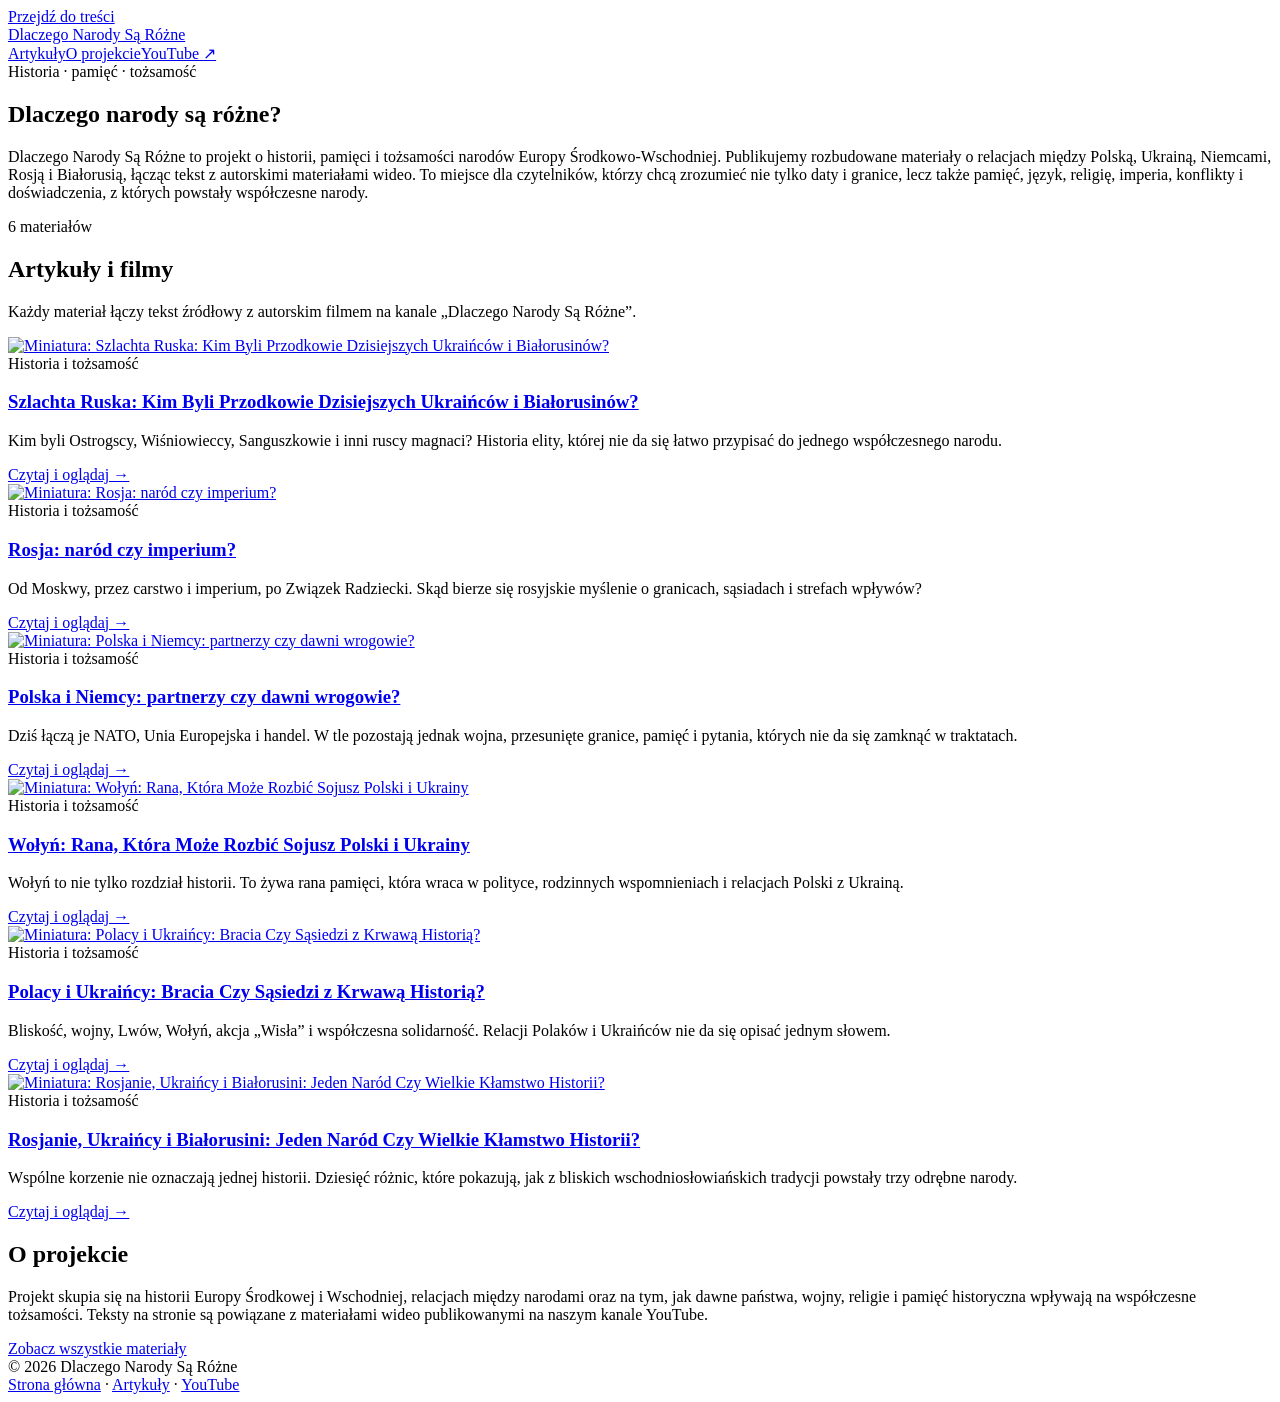
==== index.html @ f49c6fb8 "Add files via upload" ====
<!doctype html><html lang="pl"><head><meta charset="utf-8">
<meta name="viewport" content="width=device-width,initial-scale=1">
<title>Dlaczego Narody Są Różne — historia, narody i tożsamość</title>
<meta name="description" content="Dlaczego Narody Są Różne to projekt o historii, pamięci i tożsamości narodów Europy Środkowo-Wschodniej. Publikujemy rozbudowane materiały o relacjach między Polską, Ukrainą, Niemcami, Rosją i Białorusią, łącząc tekst z autorskimi materiałami wideo.">
<meta name="robots" content="index,follow,max-image-preview:large,max-video-preview:-1,max-snippet:-1">
<link rel="canonical" href="/">
<link rel="icon" href="/assets/favicon.svg" type="image/svg+xml">
<link rel="stylesheet" href="/assets/site.css">
<meta property="og:locale" content="pl_PL">
<meta property="og:type" content="website">
<meta property="og:site_name" content="Dlaczego Narody Są Różne">
<meta property="og:title" content="Dlaczego Narody Są Różne — historia, narody i tożsamość">
<meta property="og:description" content="Dlaczego Narody Są Różne to projekt o historii, pamięci i tożsamości narodów Europy Środkowo-Wschodniej. Publikujemy rozbudowane materiały o relacjach między Polską, Ukrainą, Niemcami, Rosją i Białorusią, łącząc tekst z autorskimi materiałami wideo.">
<meta property="og:image" content="/assets/images/szlachta-ruska.webp">
<meta name="twitter:card" content="summary_large_image">
<meta name="twitter:title" content="Dlaczego Narody Są Różne — historia, narody i tożsamość">
<meta name="twitter:description" content="Dlaczego Narody Są Różne to projekt o historii, pamięci i tożsamości narodów Europy Środkowo-Wschodniej. Publikujemy rozbudowane materiały o relacjach między Polską, Ukrainą, Niemcami, Rosją i Białorusią, łącząc tekst z autorskimi materiałami wideo.">
<meta name="twitter:image" content="/assets/images/szlachta-ruska.webp"><script type="application/ld+json">{"@context":"https://schema.org","@graph":[{"@type":"WebSite","name":"Dlaczego Narody Są Różne","url":"/","inLanguage":"pl-PL","description":"Dlaczego Narody Są Różne to projekt o historii, pamięci i tożsamości narodów Europy Środkowo-Wschodniej. Publikujemy rozbudowane materiały o relacjach między Polską, Ukrainą, Niemcami, Rosją i Białorusią, łącząc tekst z autorskimi materiałami wideo."},{"@type":"CollectionPage","name":"Dlaczego Narody Są Różne","url":"/","description":"Dlaczego Narody Są Różne to projekt o historii, pamięci i tożsamości narodów Europy Środkowo-Wschodniej. Publikujemy rozbudowane materiały o relacjach między Polską, Ukrainą, Niemcami, Rosją i Białorusią, łącząc tekst z autorskimi materiałami wideo.","inLanguage":"pl-PL","hasPart":[{"@type":"Article","headline":"Szlachta Ruska: Kim Byli Przodkowie Dzisiejszych Ukraińców i Białorusinów?","url":"/artykuly/szlachta-ruska/"},{"@type":"Article","headline":"Rosja: naród czy imperium?","url":"/artykuly/rosja-narod-czy-imperium/"},{"@type":"Article","headline":"Polska i Niemcy: partnerzy czy dawni wrogowie?","url":"/artykuly/polska-i-niemcy/"},{"@type":"Article","headline":"Wołyń: Rana, Która Może Rozbić Sojusz Polski i Ukrainy","url":"/artykuly/wolyn-rana-sojusz-polski-i-ukrainy/"},{"@type":"Article","headline":"Polacy i Ukraińcy: Bracia Czy Sąsiedzi z Krwawą Historią?","url":"/artykuly/polacy-i-ukraincy/"},{"@type":"Article","headline":"Rosjanie, Ukraińcy i Białorusini: Jeden Naród Czy Wielkie Kłamstwo Historii?","url":"/artykuly/rosjanie-ukraincy-bialorusini/"}]}]}</script></head><body><a class="skip" href="#main">Przejdź do treści</a>
<header class="site-header"><div class="wrap header-inner">
<a class="brand" href="/"><span>Dlaczego</span> Narody Są Różne</a>
<nav class="nav" aria-label="Główna nawigacja"><a href="/#artykuly">Artykuły</a><a href="/#o-projekcie">O projekcie</a><a href="https://www.youtube.com/channel/UCNSJ1tOxxAgbEjmFRdMLGkQ" target="_blank" rel="noopener external">YouTube ↗</a></nav>
</div></header>
<main id="main">
<section class="hero"><div class="wrap"><div class="eyebrow">Historia · pamięć · tożsamość</div><h1>Dlaczego narody są różne?</h1><p>Dlaczego Narody Są Różne to projekt o historii, pamięci i tożsamości narodów Europy Środkowo-Wschodniej. Publikujemy rozbudowane materiały o relacjach między Polską, Ukrainą, Niemcami, Rosją i Białorusią, łącząc tekst z autorskimi materiałami wideo. To miejsce dla czytelników, którzy chcą zrozumieć nie tylko daty i granice, lecz także pamięć, język, religię, imperia, konflikty i doświadczenia, z których powstały współczesne narody.</p><div class="hero-rule"></div></div></section>
<section class="section" id="artykuly"><div class="wrap"><div class="section-head"><div><div class="eyebrow">6 materiałów</div><h2>Artykuły i filmy</h2></div><p>Każdy materiał łączy tekst źródłowy z autorskim filmem na kanale „Dlaczego Narody Są Różne”.</p></div><div class="cards"><article class="card">
<a class="card-media" href="/artykuly/szlachta-ruska/" aria-label="Szlachta Ruska: Kim Byli Przodkowie Dzisiejszych Ukraińców i Białorusinów?">
<img src="/assets/images/szlachta-ruska-960.webp" alt="Miniatura: Szlachta Ruska: Kim Byli Przodkowie Dzisiejszych Ukraińców i Białorusinów?" width="960" height="540" loading="lazy" decoding="async">
</a><div class="card-body"><div class="card-kicker">Historia i tożsamość</div><h3><a href="/artykuly/szlachta-ruska/">Szlachta Ruska: Kim Byli Przodkowie Dzisiejszych Ukraińców i Białorusinów?</a></h3><p>Kim byli Ostrogscy, Wiśniowieccy, Sanguszkowie i inni ruscy magnaci? Historia elity, której nie da się łatwo przypisać do jednego współczesnego narodu.</p><a class="card-link" href="/artykuly/szlachta-ruska/">Czytaj i oglądaj →</a></div></article><article class="card">
<a class="card-media" href="/artykuly/rosja-narod-czy-imperium/" aria-label="Rosja: naród czy imperium?">
<img src="/assets/images/rosja-narod-czy-imperium-960.webp" alt="Miniatura: Rosja: naród czy imperium?" width="960" height="540" loading="lazy" decoding="async">
</a><div class="card-body"><div class="card-kicker">Historia i tożsamość</div><h3><a href="/artykuly/rosja-narod-czy-imperium/">Rosja: naród czy imperium?</a></h3><p>Od Moskwy, przez carstwo i imperium, po Związek Radziecki. Skąd bierze się rosyjskie myślenie o granicach, sąsiadach i strefach wpływów?</p><a class="card-link" href="/artykuly/rosja-narod-czy-imperium/">Czytaj i oglądaj →</a></div></article><article class="card">
<a class="card-media" href="/artykuly/polska-i-niemcy/" aria-label="Polska i Niemcy: partnerzy czy dawni wrogowie?">
<img src="/assets/images/polska-i-niemcy-960.webp" alt="Miniatura: Polska i Niemcy: partnerzy czy dawni wrogowie?" width="960" height="540" loading="lazy" decoding="async">
</a><div class="card-body"><div class="card-kicker">Historia i tożsamość</div><h3><a href="/artykuly/polska-i-niemcy/">Polska i Niemcy: partnerzy czy dawni wrogowie?</a></h3><p>Dziś łączą je NATO, Unia Europejska i handel. W tle pozostają jednak wojna, przesunięte granice, pamięć i pytania, których nie da się zamknąć w traktatach.</p><a class="card-link" href="/artykuly/polska-i-niemcy/">Czytaj i oglądaj →</a></div></article><article class="card">
<a class="card-media" href="/artykuly/wolyn-rana-sojusz-polski-i-ukrainy/" aria-label="Wołyń: Rana, Która Może Rozbić Sojusz Polski i Ukrainy">
<img src="/assets/images/wolyn-rana-sojusz-polski-i-ukrainy-960.webp" alt="Miniatura: Wołyń: Rana, Która Może Rozbić Sojusz Polski i Ukrainy" width="960" height="540" loading="lazy" decoding="async">
</a><div class="card-body"><div class="card-kicker">Historia i tożsamość</div><h3><a href="/artykuly/wolyn-rana-sojusz-polski-i-ukrainy/">Wołyń: Rana, Która Może Rozbić Sojusz Polski i Ukrainy</a></h3><p>Wołyń to nie tylko rozdział historii. To żywa rana pamięci, która wraca w polityce, rodzinnych wspomnieniach i relacjach Polski z Ukrainą.</p><a class="card-link" href="/artykuly/wolyn-rana-sojusz-polski-i-ukrainy/">Czytaj i oglądaj →</a></div></article><article class="card">
<a class="card-media" href="/artykuly/polacy-i-ukraincy/" aria-label="Polacy i Ukraińcy: Bracia Czy Sąsiedzi z Krwawą Historią?">
<img src="/assets/images/polacy-i-ukraincy-960.webp" alt="Miniatura: Polacy i Ukraińcy: Bracia Czy Sąsiedzi z Krwawą Historią?" width="960" height="540" loading="lazy" decoding="async">
</a><div class="card-body"><div class="card-kicker">Historia i tożsamość</div><h3><a href="/artykuly/polacy-i-ukraincy/">Polacy i Ukraińcy: Bracia Czy Sąsiedzi z Krwawą Historią?</a></h3><p>Bliskość, wojny, Lwów, Wołyń, akcja „Wisła” i współczesna solidarność. Relacji Polaków i Ukraińców nie da się opisać jednym słowem.</p><a class="card-link" href="/artykuly/polacy-i-ukraincy/">Czytaj i oglądaj →</a></div></article><article class="card">
<a class="card-media" href="/artykuly/rosjanie-ukraincy-bialorusini/" aria-label="Rosjanie, Ukraińcy i Białorusini: Jeden Naród Czy Wielkie Kłamstwo Historii?">
<img src="/assets/images/rosjanie-ukraincy-bialorusini-960.webp" alt="Miniatura: Rosjanie, Ukraińcy i Białorusini: Jeden Naród Czy Wielkie Kłamstwo Historii?" width="960" height="540" loading="lazy" decoding="async">
</a><div class="card-body"><div class="card-kicker">Historia i tożsamość</div><h3><a href="/artykuly/rosjanie-ukraincy-bialorusini/">Rosjanie, Ukraińcy i Białorusini: Jeden Naród Czy Wielkie Kłamstwo Historii?</a></h3><p>Wspólne korzenie nie oznaczają jednej historii. Dziesięć różnic, które pokazują, jak z bliskich wschodniosłowiańskich tradycji powstały trzy odrębne narody.</p><a class="card-link" href="/artykuly/rosjanie-ukraincy-bialorusini/">Czytaj i oglądaj →</a></div></article></div></div></section>
<section id="o-projekcie" class="about-strip"><div><h2>O projekcie</h2><p>Projekt skupia się na historii Europy Środkowej i Wschodniej, relacjach między narodami oraz na tym, jak dawne państwa, wojny, religie i pamięć historyczna wpływają na współczesne tożsamości. Teksty na stronie są powiązane z materiałami wideo publikowanymi na naszym kanale YouTube.</p></div><a href="#artykuly">Zobacz wszystkie materiały</a></section>
</main><footer class="site-footer"><div class="wrap footer-inner"><div>© 2026 Dlaczego Narody Są Różne</div><div><a href="/">Strona główna</a> · <a href="/#artykuly">Artykuły</a> · <a href="https://www.youtube.com/channel/UCNSJ1tOxxAgbEjmFRdMLGkQ" target="_blank" rel="noopener external">YouTube</a></div></div></footer></body></html>
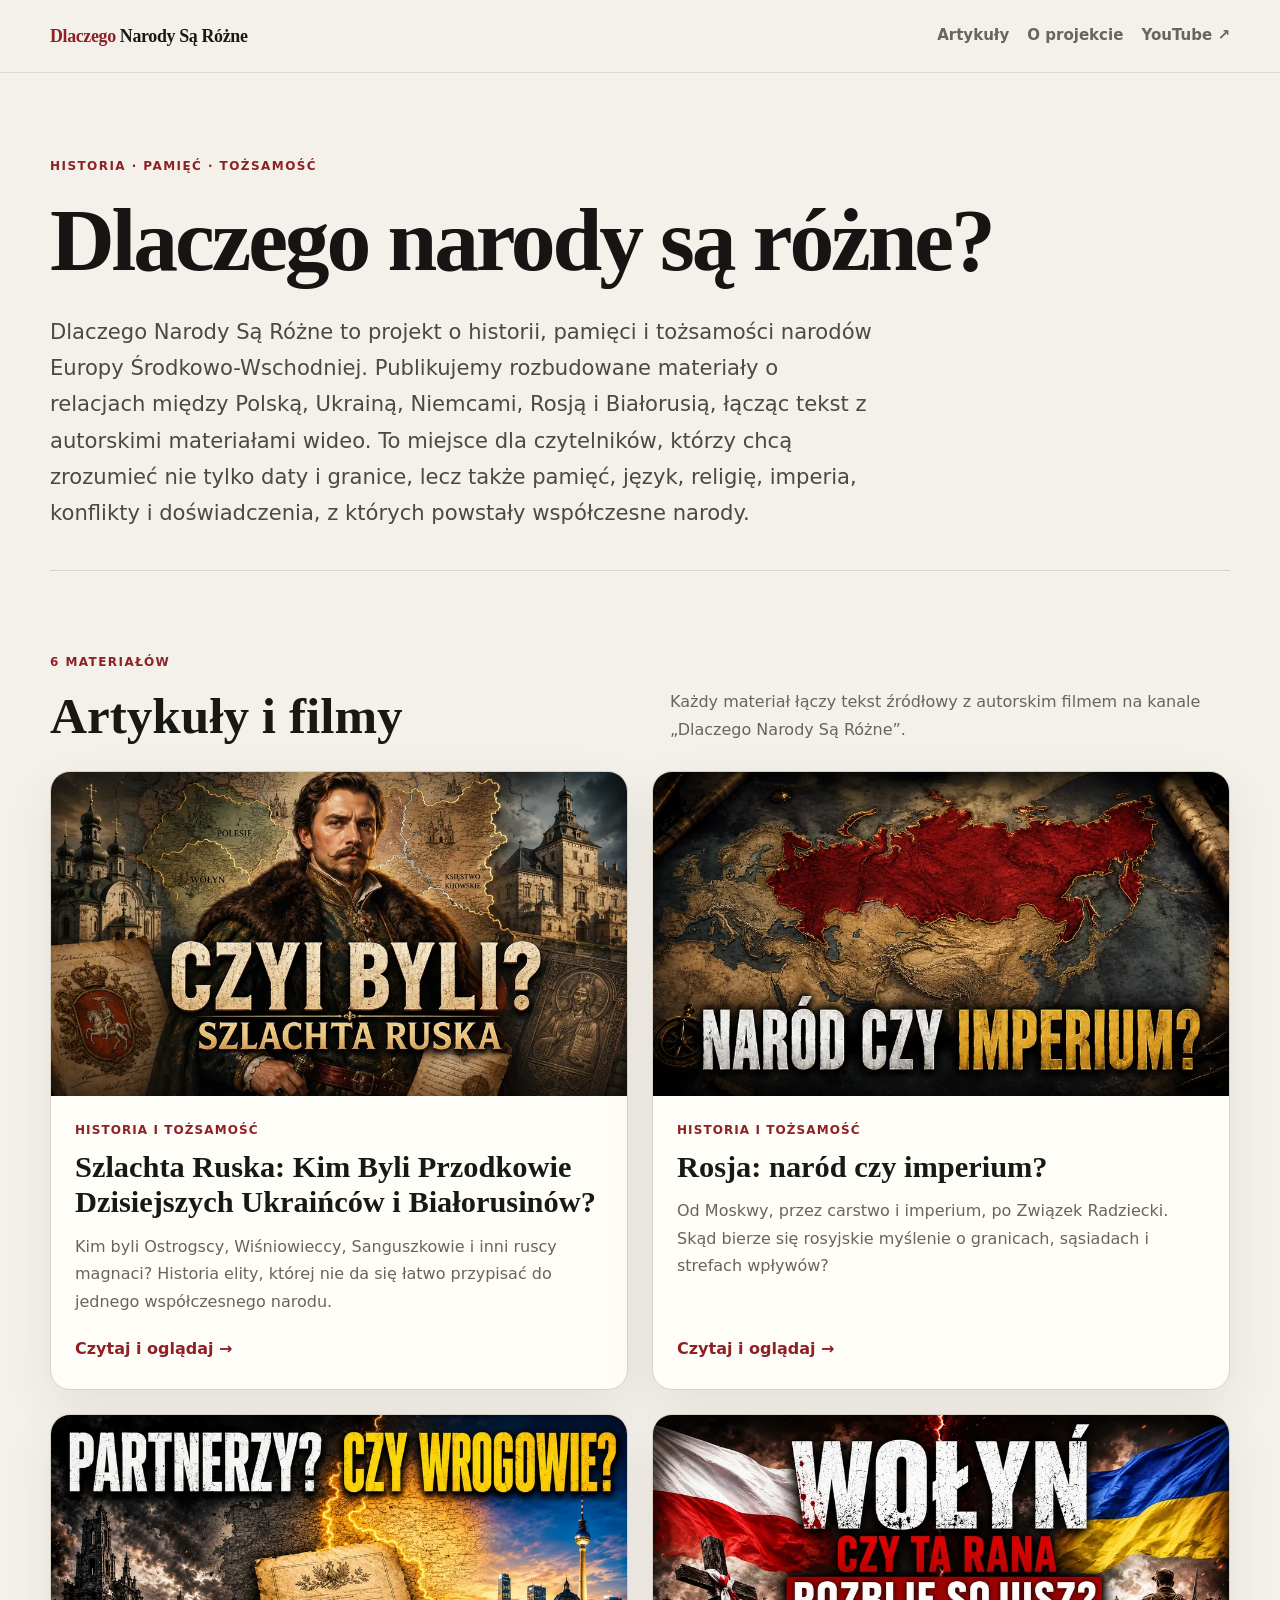
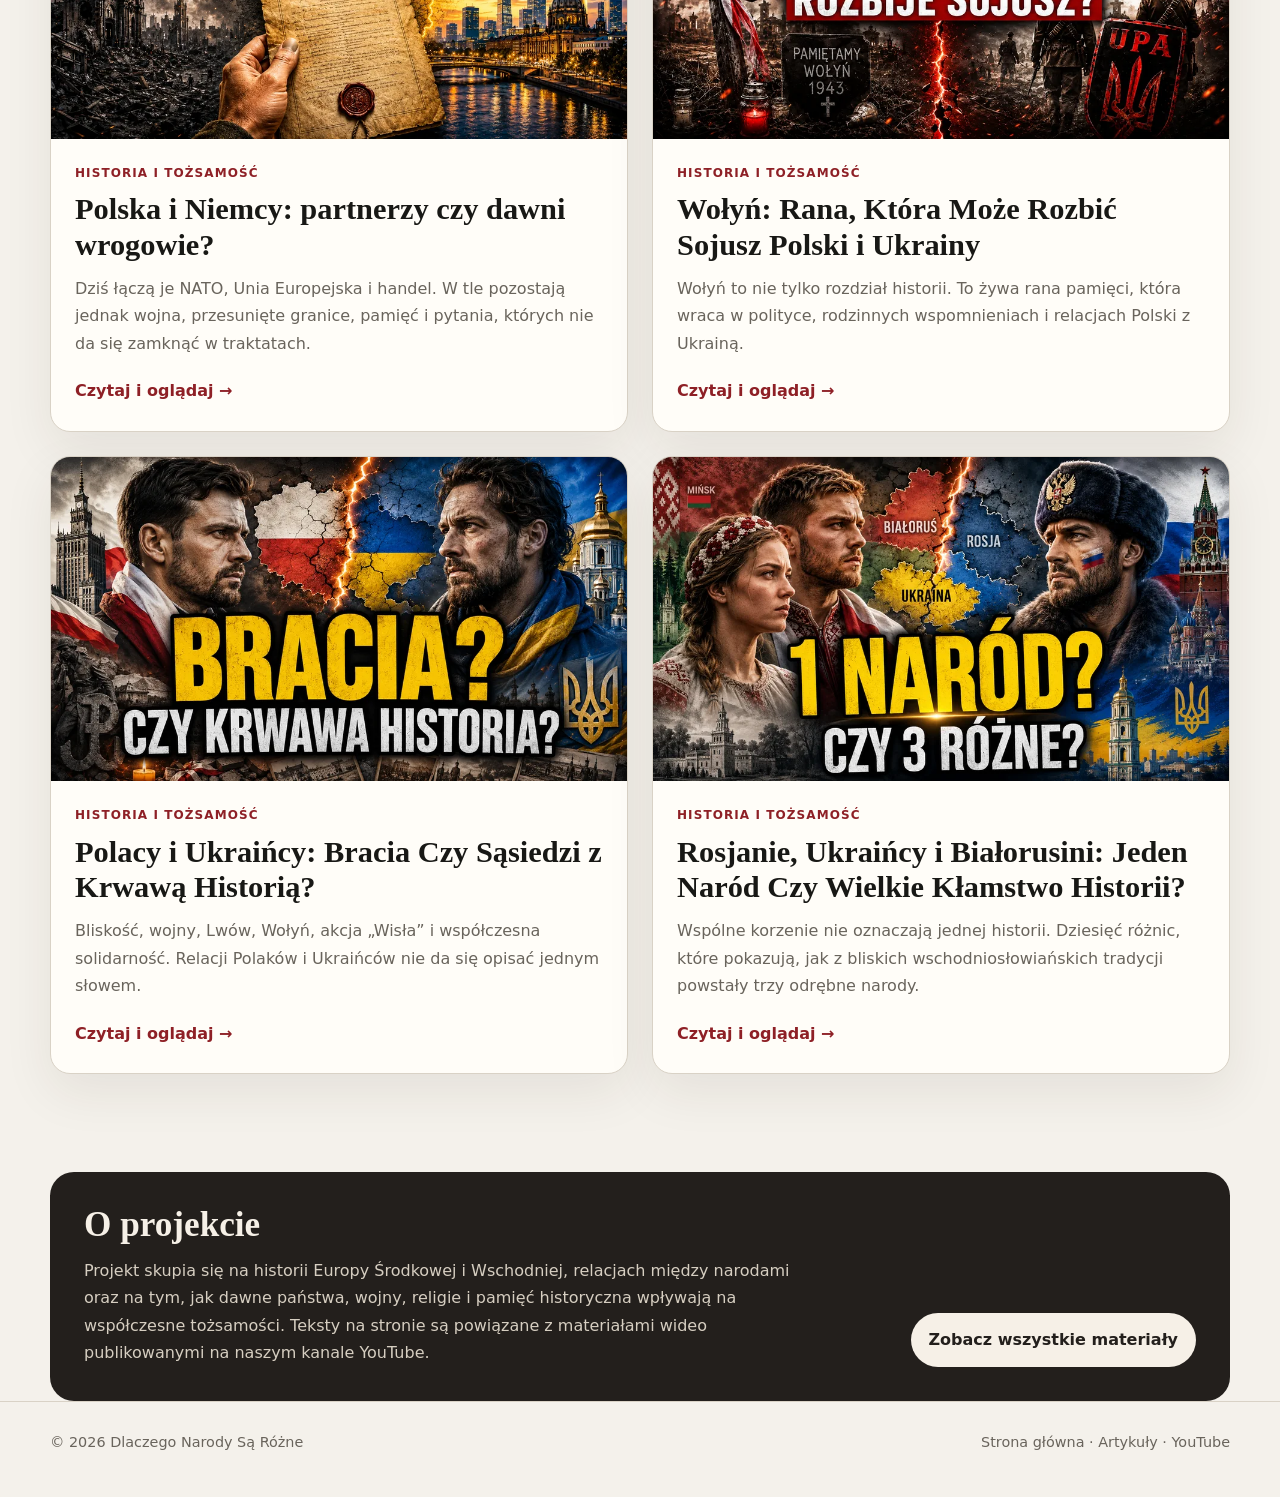
==== commit ee66e127: "Add files via upload" ====
--- a/index.html
+++ b/index.html
@@ -4,18 +4,18 @@
 <meta name="description" content="Dlaczego Narody Są Różne to projekt o historii, pamięci i tożsamości narodów Europy Środkowo-Wschodniej. Publikujemy rozbudowane materiały o relacjach między Polską, Ukrainą, Niemcami, Rosją i Białorusią, łącząc tekst z autorskimi materiałami wideo.">
 <meta name="robots" content="index,follow,max-image-preview:large,max-video-preview:-1,max-snippet:-1">
 <link rel="canonical" href="/">
-<link rel="icon" href="/assets/favicon.svg" type="image/svg+xml">
-<link rel="stylesheet" href="/assets/site.css">
+<link rel="icon" href="/assets-favicon.svg" type="image/svg+xml">
+<link rel="stylesheet" href="/assets-site.css">
 <meta property="og:locale" content="pl_PL">
 <meta property="og:type" content="website">
 <meta property="og:site_name" content="Dlaczego Narody Są Różne">
 <meta property="og:title" content="Dlaczego Narody Są Różne — historia, narody i tożsamość">
 <meta property="og:description" content="Dlaczego Narody Są Różne to projekt o historii, pamięci i tożsamości narodów Europy Środkowo-Wschodniej. Publikujemy rozbudowane materiały o relacjach między Polską, Ukrainą, Niemcami, Rosją i Białorusią, łącząc tekst z autorskimi materiałami wideo.">
-<meta property="og:image" content="/assets/images/szlachta-ruska.webp">
+<meta property="og:image" content="/assets-images-szlachta-ruska.webp">
 <meta name="twitter:card" content="summary_large_image">
 <meta name="twitter:title" content="Dlaczego Narody Są Różne — historia, narody i tożsamość">
 <meta name="twitter:description" content="Dlaczego Narody Są Różne to projekt o historii, pamięci i tożsamości narodów Europy Środkowo-Wschodniej. Publikujemy rozbudowane materiały o relacjach między Polską, Ukrainą, Niemcami, Rosją i Białorusią, łącząc tekst z autorskimi materiałami wideo.">
-<meta name="twitter:image" content="/assets/images/szlachta-ruska.webp"><script type="application/ld+json">{"@context":"https://schema.org","@graph":[{"@type":"WebSite","name":"Dlaczego Narody Są Różne","url":"/","inLanguage":"pl-PL","description":"Dlaczego Narody Są Różne to projekt o historii, pamięci i tożsamości narodów Europy Środkowo-Wschodniej. Publikujemy rozbudowane materiały o relacjach między Polską, Ukrainą, Niemcami, Rosją i Białorusią, łącząc tekst z autorskimi materiałami wideo."},{"@type":"CollectionPage","name":"Dlaczego Narody Są Różne","url":"/","description":"Dlaczego Narody Są Różne to projekt o historii, pamięci i tożsamości narodów Europy Środkowo-Wschodniej. Publikujemy rozbudowane materiały o relacjach między Polską, Ukrainą, Niemcami, Rosją i Białorusią, łącząc tekst z autorskimi materiałami wideo.","inLanguage":"pl-PL","hasPart":[{"@type":"Article","headline":"Szlachta Ruska: Kim Byli Przodkowie Dzisiejszych Ukraińców i Białorusinów?","url":"/artykuly/szlachta-ruska/"},{"@type":"Article","headline":"Rosja: naród czy imperium?","url":"/artykuly/rosja-narod-czy-imperium/"},{"@type":"Article","headline":"Polska i Niemcy: partnerzy czy dawni wrogowie?","url":"/artykuly/polska-i-niemcy/"},{"@type":"Article","headline":"Wołyń: Rana, Która Może Rozbić Sojusz Polski i Ukrainy","url":"/artykuly/wolyn-rana-sojusz-polski-i-ukrainy/"},{"@type":"Article","headline":"Polacy i Ukraińcy: Bracia Czy Sąsiedzi z Krwawą Historią?","url":"/artykuly/polacy-i-ukraincy/"},{"@type":"Article","headline":"Rosjanie, Ukraińcy i Białorusini: Jeden Naród Czy Wielkie Kłamstwo Historii?","url":"/artykuly/rosjanie-ukraincy-bialorusini/"}]}]}</script></head><body><a class="skip" href="#main">Przejdź do treści</a>
+<meta name="twitter:image" content="/assets-images-szlachta-ruska.webp"><script type="application/ld+json">{"@context":"https://schema.org","@graph":[{"@type":"WebSite","name":"Dlaczego Narody Są Różne","url":"/","inLanguage":"pl-PL","description":"Dlaczego Narody Są Różne to projekt o historii, pamięci i tożsamości narodów Europy Środkowo-Wschodniej. Publikujemy rozbudowane materiały o relacjach między Polską, Ukrainą, Niemcami, Rosją i Białorusią, łącząc tekst z autorskimi materiałami wideo."},{"@type":"CollectionPage","name":"Dlaczego Narody Są Różne","url":"/","description":"Dlaczego Narody Są Różne to projekt o historii, pamięci i tożsamości narodów Europy Środkowo-Wschodniej. Publikujemy rozbudowane materiały o relacjach między Polską, Ukrainą, Niemcami, Rosją i Białorusią, łącząc tekst z autorskimi materiałami wideo.","inLanguage":"pl-PL","hasPart":[{"@type":"Article","headline":"Szlachta Ruska: Kim Byli Przodkowie Dzisiejszych Ukraińców i Białorusinów?","url":"/szlachta-ruska"},{"@type":"Article","headline":"Rosja: naród czy imperium?","url":"/rosja-narod-czy-imperium"},{"@type":"Article","headline":"Polska i Niemcy: partnerzy czy dawni wrogowie?","url":"/polska-i-niemcy"},{"@type":"Article","headline":"Wołyń: Rana, Która Może Rozbić Sojusz Polski i Ukrainy","url":"/wolyn-rana-sojusz-polski-i-ukrainy"},{"@type":"Article","headline":"Polacy i Ukraińcy: Bracia Czy Sąsiedzi z Krwawą Historią?","url":"/polacy-i-ukraincy"},{"@type":"Article","headline":"Rosjanie, Ukraińcy i Białorusini: Jeden Naród Czy Wielkie Kłamstwo Historii?","url":"/rosjanie-ukraincy-bialorusini"}]}]}</script></head><body><a class="skip" href="#main">Przejdź do treści</a>
 <header class="site-header"><div class="wrap header-inner">
 <a class="brand" href="/"><span>Dlaczego</span> Narody Są Różne</a>
 <nav class="nav" aria-label="Główna nawigacja"><a href="/#artykuly">Artykuły</a><a href="/#o-projekcie">O projekcie</a><a href="https://www.youtube.com/channel/UCNSJ1tOxxAgbEjmFRdMLGkQ" target="_blank" rel="noopener external">YouTube ↗</a></nav>
@@ -23,23 +23,23 @@
 <main id="main">
 <section class="hero"><div class="wrap"><div class="eyebrow">Historia · pamięć · tożsamość</div><h1>Dlaczego narody są różne?</h1><p>Dlaczego Narody Są Różne to projekt o historii, pamięci i tożsamości narodów Europy Środkowo-Wschodniej. Publikujemy rozbudowane materiały o relacjach między Polską, Ukrainą, Niemcami, Rosją i Białorusią, łącząc tekst z autorskimi materiałami wideo. To miejsce dla czytelników, którzy chcą zrozumieć nie tylko daty i granice, lecz także pamięć, język, religię, imperia, konflikty i doświadczenia, z których powstały współczesne narody.</p><div class="hero-rule"></div></div></section>
 <section class="section" id="artykuly"><div class="wrap"><div class="section-head"><div><div class="eyebrow">6 materiałów</div><h2>Artykuły i filmy</h2></div><p>Każdy materiał łączy tekst źródłowy z autorskim filmem na kanale „Dlaczego Narody Są Różne”.</p></div><div class="cards"><article class="card">
-<a class="card-media" href="/artykuly/szlachta-ruska/" aria-label="Szlachta Ruska: Kim Byli Przodkowie Dzisiejszych Ukraińców i Białorusinów?">
-<img src="/assets/images/szlachta-ruska-960.webp" alt="Miniatura: Szlachta Ruska: Kim Byli Przodkowie Dzisiejszych Ukraińców i Białorusinów?" width="960" height="540" loading="lazy" decoding="async">
-</a><div class="card-body"><div class="card-kicker">Historia i tożsamość</div><h3><a href="/artykuly/szlachta-ruska/">Szlachta Ruska: Kim Byli Przodkowie Dzisiejszych Ukraińców i Białorusinów?</a></h3><p>Kim byli Ostrogscy, Wiśniowieccy, Sanguszkowie i inni ruscy magnaci? Historia elity, której nie da się łatwo przypisać do jednego współczesnego narodu.</p><a class="card-link" href="/artykuly/szlachta-ruska/">Czytaj i oglądaj →</a></div></article><article class="card">
-<a class="card-media" href="/artykuly/rosja-narod-czy-imperium/" aria-label="Rosja: naród czy imperium?">
-<img src="/assets/images/rosja-narod-czy-imperium-960.webp" alt="Miniatura: Rosja: naród czy imperium?" width="960" height="540" loading="lazy" decoding="async">
-</a><div class="card-body"><div class="card-kicker">Historia i tożsamość</div><h3><a href="/artykuly/rosja-narod-czy-imperium/">Rosja: naród czy imperium?</a></h3><p>Od Moskwy, przez carstwo i imperium, po Związek Radziecki. Skąd bierze się rosyjskie myślenie o granicach, sąsiadach i strefach wpływów?</p><a class="card-link" href="/artykuly/rosja-narod-czy-imperium/">Czytaj i oglądaj →</a></div></article><article class="card">
-<a class="card-media" href="/artykuly/polska-i-niemcy/" aria-label="Polska i Niemcy: partnerzy czy dawni wrogowie?">
-<img src="/assets/images/polska-i-niemcy-960.webp" alt="Miniatura: Polska i Niemcy: partnerzy czy dawni wrogowie?" width="960" height="540" loading="lazy" decoding="async">
-</a><div class="card-body"><div class="card-kicker">Historia i tożsamość</div><h3><a href="/artykuly/polska-i-niemcy/">Polska i Niemcy: partnerzy czy dawni wrogowie?</a></h3><p>Dziś łączą je NATO, Unia Europejska i handel. W tle pozostają jednak wojna, przesunięte granice, pamięć i pytania, których nie da się zamknąć w traktatach.</p><a class="card-link" href="/artykuly/polska-i-niemcy/">Czytaj i oglądaj →</a></div></article><article class="card">
-<a class="card-media" href="/artykuly/wolyn-rana-sojusz-polski-i-ukrainy/" aria-label="Wołyń: Rana, Która Może Rozbić Sojusz Polski i Ukrainy">
-<img src="/assets/images/wolyn-rana-sojusz-polski-i-ukrainy-960.webp" alt="Miniatura: Wołyń: Rana, Która Może Rozbić Sojusz Polski i Ukrainy" width="960" height="540" loading="lazy" decoding="async">
-</a><div class="card-body"><div class="card-kicker">Historia i tożsamość</div><h3><a href="/artykuly/wolyn-rana-sojusz-polski-i-ukrainy/">Wołyń: Rana, Która Może Rozbić Sojusz Polski i Ukrainy</a></h3><p>Wołyń to nie tylko rozdział historii. To żywa rana pamięci, która wraca w polityce, rodzinnych wspomnieniach i relacjach Polski z Ukrainą.</p><a class="card-link" href="/artykuly/wolyn-rana-sojusz-polski-i-ukrainy/">Czytaj i oglądaj →</a></div></article><article class="card">
-<a class="card-media" href="/artykuly/polacy-i-ukraincy/" aria-label="Polacy i Ukraińcy: Bracia Czy Sąsiedzi z Krwawą Historią?">
-<img src="/assets/images/polacy-i-ukraincy-960.webp" alt="Miniatura: Polacy i Ukraińcy: Bracia Czy Sąsiedzi z Krwawą Historią?" width="960" height="540" loading="lazy" decoding="async">
-</a><div class="card-body"><div class="card-kicker">Historia i tożsamość</div><h3><a href="/artykuly/polacy-i-ukraincy/">Polacy i Ukraińcy: Bracia Czy Sąsiedzi z Krwawą Historią?</a></h3><p>Bliskość, wojny, Lwów, Wołyń, akcja „Wisła” i współczesna solidarność. Relacji Polaków i Ukraińców nie da się opisać jednym słowem.</p><a class="card-link" href="/artykuly/polacy-i-ukraincy/">Czytaj i oglądaj →</a></div></article><article class="card">
-<a class="card-media" href="/artykuly/rosjanie-ukraincy-bialorusini/" aria-label="Rosjanie, Ukraińcy i Białorusini: Jeden Naród Czy Wielkie Kłamstwo Historii?">
-<img src="/assets/images/rosjanie-ukraincy-bialorusini-960.webp" alt="Miniatura: Rosjanie, Ukraińcy i Białorusini: Jeden Naród Czy Wielkie Kłamstwo Historii?" width="960" height="540" loading="lazy" decoding="async">
-</a><div class="card-body"><div class="card-kicker">Historia i tożsamość</div><h3><a href="/artykuly/rosjanie-ukraincy-bialorusini/">Rosjanie, Ukraińcy i Białorusini: Jeden Naród Czy Wielkie Kłamstwo Historii?</a></h3><p>Wspólne korzenie nie oznaczają jednej historii. Dziesięć różnic, które pokazują, jak z bliskich wschodniosłowiańskich tradycji powstały trzy odrębne narody.</p><a class="card-link" href="/artykuly/rosjanie-ukraincy-bialorusini/">Czytaj i oglądaj →</a></div></article></div></div></section>
+<a class="card-media" href="/szlachta-ruska" aria-label="Szlachta Ruska: Kim Byli Przodkowie Dzisiejszych Ukraińców i Białorusinów?">
+<img src="/assets-images-szlachta-ruska-960.webp" alt="Miniatura: Szlachta Ruska: Kim Byli Przodkowie Dzisiejszych Ukraińców i Białorusinów?" width="960" height="540" loading="lazy" decoding="async">
+</a><div class="card-body"><div class="card-kicker">Historia i tożsamość</div><h3><a href="/szlachta-ruska">Szlachta Ruska: Kim Byli Przodkowie Dzisiejszych Ukraińców i Białorusinów?</a></h3><p>Kim byli Ostrogscy, Wiśniowieccy, Sanguszkowie i inni ruscy magnaci? Historia elity, której nie da się łatwo przypisać do jednego współczesnego narodu.</p><a class="card-link" href="/szlachta-ruska">Czytaj i oglądaj →</a></div></article><article class="card">
+<a class="card-media" href="/rosja-narod-czy-imperium" aria-label="Rosja: naród czy imperium?">
+<img src="/assets-images-rosja-narod-czy-imperium-960.webp" alt="Miniatura: Rosja: naród czy imperium?" width="960" height="540" loading="lazy" decoding="async">
+</a><div class="card-body"><div class="card-kicker">Historia i tożsamość</div><h3><a href="/rosja-narod-czy-imperium">Rosja: naród czy imperium?</a></h3><p>Od Moskwy, przez carstwo i imperium, po Związek Radziecki. Skąd bierze się rosyjskie myślenie o granicach, sąsiadach i strefach wpływów?</p><a class="card-link" href="/rosja-narod-czy-imperium">Czytaj i oglądaj →</a></div></article><article class="card">
+<a class="card-media" href="/polska-i-niemcy" aria-label="Polska i Niemcy: partnerzy czy dawni wrogowie?">
+<img src="/assets-images-polska-i-niemcy-960.webp" alt="Miniatura: Polska i Niemcy: partnerzy czy dawni wrogowie?" width="960" height="540" loading="lazy" decoding="async">
+</a><div class="card-body"><div class="card-kicker">Historia i tożsamość</div><h3><a href="/polska-i-niemcy">Polska i Niemcy: partnerzy czy dawni wrogowie?</a></h3><p>Dziś łączą je NATO, Unia Europejska i handel. W tle pozostają jednak wojna, przesunięte granice, pamięć i pytania, których nie da się zamknąć w traktatach.</p><a class="card-link" href="/polska-i-niemcy">Czytaj i oglądaj →</a></div></article><article class="card">
+<a class="card-media" href="/wolyn-rana-sojusz-polski-i-ukrainy" aria-label="Wołyń: Rana, Która Może Rozbić Sojusz Polski i Ukrainy">
+<img src="/assets-images-wolyn-rana-sojusz-polski-i-ukrainy-960.webp" alt="Miniatura: Wołyń: Rana, Która Może Rozbić Sojusz Polski i Ukrainy" width="960" height="540" loading="lazy" decoding="async">
+</a><div class="card-body"><div class="card-kicker">Historia i tożsamość</div><h3><a href="/wolyn-rana-sojusz-polski-i-ukrainy">Wołyń: Rana, Która Może Rozbić Sojusz Polski i Ukrainy</a></h3><p>Wołyń to nie tylko rozdział historii. To żywa rana pamięci, która wraca w polityce, rodzinnych wspomnieniach i relacjach Polski z Ukrainą.</p><a class="card-link" href="/wolyn-rana-sojusz-polski-i-ukrainy">Czytaj i oglądaj →</a></div></article><article class="card">
+<a class="card-media" href="/polacy-i-ukraincy" aria-label="Polacy i Ukraińcy: Bracia Czy Sąsiedzi z Krwawą Historią?">
+<img src="/assets-images-polacy-i-ukraincy-960.webp" alt="Miniatura: Polacy i Ukraińcy: Bracia Czy Sąsiedzi z Krwawą Historią?" width="960" height="540" loading="lazy" decoding="async">
+</a><div class="card-body"><div class="card-kicker">Historia i tożsamość</div><h3><a href="/polacy-i-ukraincy">Polacy i Ukraińcy: Bracia Czy Sąsiedzi z Krwawą Historią?</a></h3><p>Bliskość, wojny, Lwów, Wołyń, akcja „Wisła” i współczesna solidarność. Relacji Polaków i Ukraińców nie da się opisać jednym słowem.</p><a class="card-link" href="/polacy-i-ukraincy">Czytaj i oglądaj →</a></div></article><article class="card">
+<a class="card-media" href="/rosjanie-ukraincy-bialorusini" aria-label="Rosjanie, Ukraińcy i Białorusini: Jeden Naród Czy Wielkie Kłamstwo Historii?">
+<img src="/assets-images-rosjanie-ukraincy-bialorusini-960.webp" alt="Miniatura: Rosjanie, Ukraińcy i Białorusini: Jeden Naród Czy Wielkie Kłamstwo Historii?" width="960" height="540" loading="lazy" decoding="async">
+</a><div class="card-body"><div class="card-kicker">Historia i tożsamość</div><h3><a href="/rosjanie-ukraincy-bialorusini">Rosjanie, Ukraińcy i Białorusini: Jeden Naród Czy Wielkie Kłamstwo Historii?</a></h3><p>Wspólne korzenie nie oznaczają jednej historii. Dziesięć różnic, które pokazują, jak z bliskich wschodniosłowiańskich tradycji powstały trzy odrębne narody.</p><a class="card-link" href="/rosjanie-ukraincy-bialorusini">Czytaj i oglądaj →</a></div></article></div></div></section>
 <section id="o-projekcie" class="about-strip"><div><h2>O projekcie</h2><p>Projekt skupia się na historii Europy Środkowej i Wschodniej, relacjach między narodami oraz na tym, jak dawne państwa, wojny, religie i pamięć historyczna wpływają na współczesne tożsamości. Teksty na stronie są powiązane z materiałami wideo publikowanymi na naszym kanale YouTube.</p></div><a href="#artykuly">Zobacz wszystkie materiały</a></section>
 </main><footer class="site-footer"><div class="wrap footer-inner"><div>© 2026 Dlaczego Narody Są Różne</div><div><a href="/">Strona główna</a> · <a href="/#artykuly">Artykuły</a> · <a href="https://www.youtube.com/channel/UCNSJ1tOxxAgbEjmFRdMLGkQ" target="_blank" rel="noopener external">YouTube</a></div></div></footer></body></html>
--- a/assets-site.css
+++ b/assets-site.css
@@ -0,0 +1,23 @@
+
+:root{
+  --bg:#f4f1eb;--surface:#fffdf8;--surface-2:#ebe5da;--ink:#181815;--muted:#69645c;
+  --accent:#8e2026;--accent-dark:#651318;--line:#d9d2c6;--max:1180px;--reading:790px;
+  --shadow:0 18px 50px rgba(45,36,25,.08);--radius:20px;
+}
+*{box-sizing:border-box}html{scroll-behavior:smooth}body{margin:0;background:var(--bg);color:var(--ink);font-family:Inter,ui-sans-serif,system-ui,-apple-system,BlinkMacSystemFont,"Segoe UI",sans-serif;line-height:1.72;-webkit-font-smoothing:antialiased}
+a{color:inherit}img{max-width:100%;display:block}.wrap{width:min(calc(100% - 36px),var(--max));margin-inline:auto}
+.skip{position:absolute;left:-9999px}.skip:focus{left:16px;top:16px;z-index:99;background:#fff;padding:10px 14px;border-radius:8px}
+.site-header{position:sticky;top:0;z-index:30;background:rgba(244,241,235,.92);backdrop-filter:blur(14px);border-bottom:1px solid rgba(217,210,198,.75)}
+.header-inner{min-height:72px;display:flex;align-items:center;justify-content:space-between;gap:22px}.brand{font-family:Georgia,"Times New Roman",serif;font-weight:700;text-decoration:none;font-size:1.12rem;letter-spacing:-.02em}.brand span{color:var(--accent)}
+.nav{display:flex;gap:18px;align-items:center}.nav a{text-decoration:none;color:var(--muted);font-weight:650;font-size:.94rem}.nav a:hover{color:var(--accent)}
+.hero{padding:78px 0 48px}.eyebrow{display:inline-flex;align-items:center;gap:8px;text-transform:uppercase;letter-spacing:.12em;font-size:.75rem;font-weight:800;color:var(--accent);margin-bottom:16px}.hero h1,.article-head h1{font-family:Georgia,"Times New Roman",serif;line-height:1.06;letter-spacing:-.035em;margin:0;color:#171513}.hero h1{font-size:clamp(2.6rem,7vw,5.8rem);max-width:980px}.hero p{font-size:clamp(1.08rem,2vw,1.32rem);max-width:830px;color:#4d4842;margin:26px 0 0}.hero-rule{margin-top:38px;border-top:1px solid var(--line)}
+.section{padding:28px 0 80px}.section-head{display:flex;justify-content:space-between;align-items:end;gap:20px;margin-bottom:28px}.section-head h2{font-family:Georgia,serif;font-size:clamp(2rem,4vw,3.4rem);line-height:1.08;margin:0}.section-head p{color:var(--muted);max-width:560px;margin:0}
+.cards{display:grid;grid-template-columns:repeat(2,minmax(0,1fr));gap:24px}.card{background:var(--surface);border:1px solid var(--line);border-radius:var(--radius);overflow:hidden;box-shadow:var(--shadow);display:flex;flex-direction:column}.card-media{aspect-ratio:16/9;overflow:hidden;background:#ddd}.card-media img{width:100%;height:100%;object-fit:cover;transition:transform .35s ease}.card:hover .card-media img{transform:scale(1.018)}.card-body{padding:24px 24px 26px;display:flex;flex-direction:column;flex:1}.card-kicker{font-size:.75rem;text-transform:uppercase;letter-spacing:.09em;font-weight:800;color:var(--accent);margin-bottom:9px}.card h3{font-family:Georgia,serif;font-size:clamp(1.35rem,2.7vw,1.9rem);line-height:1.16;margin:0 0 12px}.card h3 a{text-decoration:none}.card p{margin:0 0 20px;color:var(--muted)}.card-link{margin-top:auto;font-weight:800;color:var(--accent);text-decoration:none}.card-link:hover{text-decoration:underline}
+.article-shell{padding:48px 0 88px}.breadcrumbs{font-size:.9rem;color:var(--muted);margin-bottom:32px}.breadcrumbs a{color:inherit;text-decoration:none}.breadcrumbs a:hover{color:var(--accent)}.article-head{max-width:980px;margin:0 auto 26px}.article-head h1{font-size:clamp(2.25rem,6vw,4.75rem)}.article-meta{margin-top:18px;color:var(--muted);display:flex;gap:10px;flex-wrap:wrap;font-size:.92rem}.hero-image{max-width:1080px;margin:30px auto 28px;border-radius:24px;overflow:hidden;border:1px solid var(--line);box-shadow:var(--shadow);background:#ddd}.hero-image img{width:100%;height:auto}.video-block{max-width:960px;margin:0 auto 46px}.video-label{font-size:.78rem;color:var(--accent);text-transform:uppercase;letter-spacing:.1em;font-weight:800;margin-bottom:10px}.video-frame{position:relative;aspect-ratio:16/9;border-radius:20px;overflow:hidden;background:#090909;box-shadow:var(--shadow)}.video-frame iframe{position:absolute;inset:0;width:100%;height:100%;border:0}.youtube-link{display:inline-flex;margin-top:12px;color:var(--accent);font-weight:750;text-decoration:none}.youtube-link:hover{text-decoration:underline}
+.article-content{width:min(calc(100% - 36px),var(--reading));margin:0 auto;font-family:Georgia,"Times New Roman",serif;font-size:clamp(1.08rem,2vw,1.22rem);line-height:1.82}.article-content h2{font-family:Inter,system-ui,sans-serif;font-size:1rem;text-transform:uppercase;letter-spacing:.1em;color:var(--accent);margin:0 0 24px}.article-content p{margin:0 0 1.35em}.article-content ul{margin:0 0 1.4em;padding-left:1.35em}.article-content li{margin:.35em 0}.article-content .source-block{font-family:Inter,system-ui,sans-serif;font-size:.98rem;background:var(--surface-2);border:1px solid var(--line);border-radius:16px;padding:22px;margin:28px 0}.article-content .source-block p:last-child{margin-bottom:0}
+.related{width:min(calc(100% - 36px),var(--max));margin:72px auto 0;border-top:1px solid var(--line);padding-top:38px}.related h2{font-family:Georgia,serif;font-size:2rem;margin:0 0 24px}.related-grid{display:grid;grid-template-columns:repeat(3,minmax(0,1fr));gap:18px}.related-card{background:var(--surface);border:1px solid var(--line);border-radius:16px;overflow:hidden}.related-card img{aspect-ratio:16/9;width:100%;object-fit:cover}.related-card div{padding:15px}.related-card a{text-decoration:none;font-weight:800;line-height:1.25}.related-card a:hover{color:var(--accent)}
+.about-strip{margin:18px auto 0;width:min(calc(100% - 36px),var(--max));background:#231f1c;color:#f6f0e7;border-radius:24px;padding:34px;display:grid;grid-template-columns:1.5fr .7fr;gap:30px;align-items:end}.about-strip h2{font-family:Georgia,serif;font-size:2.2rem;line-height:1.1;margin:0 0 12px}.about-strip p{color:#d6cec1;margin:0}.about-strip a{justify-self:end;background:#f6f0e7;color:#231f1c;text-decoration:none;font-weight:850;padding:13px 18px;border-radius:999px}
+.site-footer{border-top:1px solid var(--line);padding:28px 0 42px;color:var(--muted);font-size:.9rem}.footer-inner{display:flex;justify-content:space-between;gap:24px;flex-wrap:wrap}.footer-inner a{text-decoration:none}.footer-inner a:hover{color:var(--accent)}
+.not-found{min-height:70vh;display:grid;place-items:center;text-align:center}.not-found h1{font-family:Georgia,serif;font-size:clamp(4rem,14vw,9rem);margin:0}.not-found p{color:var(--muted)}.btn{display:inline-block;background:var(--accent);color:#fff;padding:12px 18px;border-radius:999px;text-decoration:none;font-weight:800}
+@media(max-width:820px){.cards{grid-template-columns:1fr}.related-grid{grid-template-columns:1fr}.about-strip{grid-template-columns:1fr}.about-strip a{justify-self:start}.nav a:not(:last-child){display:none}.hero{padding-top:54px}.section{padding-bottom:56px}.article-shell{padding-top:32px}.article-content{font-size:1.08rem}}
+@media(max-width:520px){.wrap,.article-content,.related,.about-strip{width:min(calc(100% - 24px),var(--max))}.header-inner{min-height:62px}.brand{font-size:1rem}.hero{padding-top:42px}.hero h1{font-size:2.55rem}.cards{gap:16px}.card-body{padding:19px}.article-head h1{font-size:2.25rem}.hero-image{border-radius:14px}.video-frame{border-radius:14px}.about-strip{padding:25px}}
